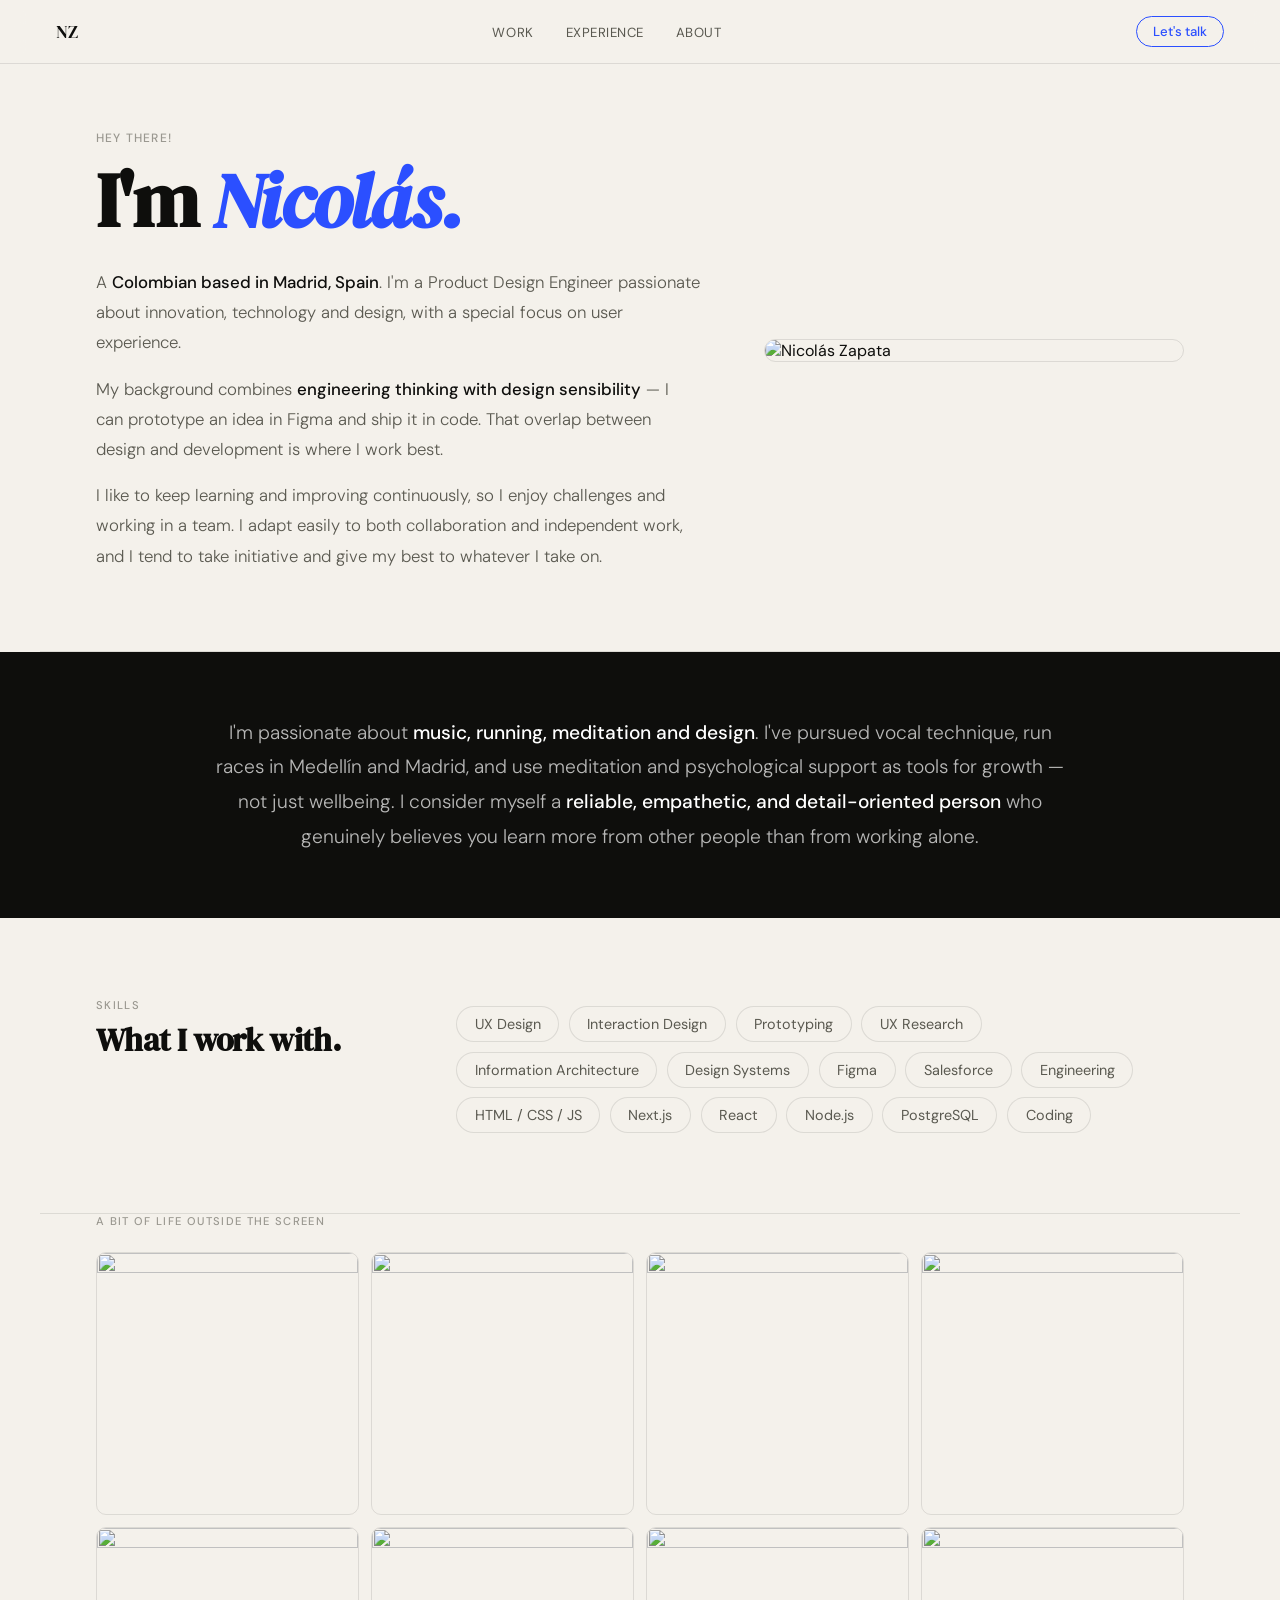
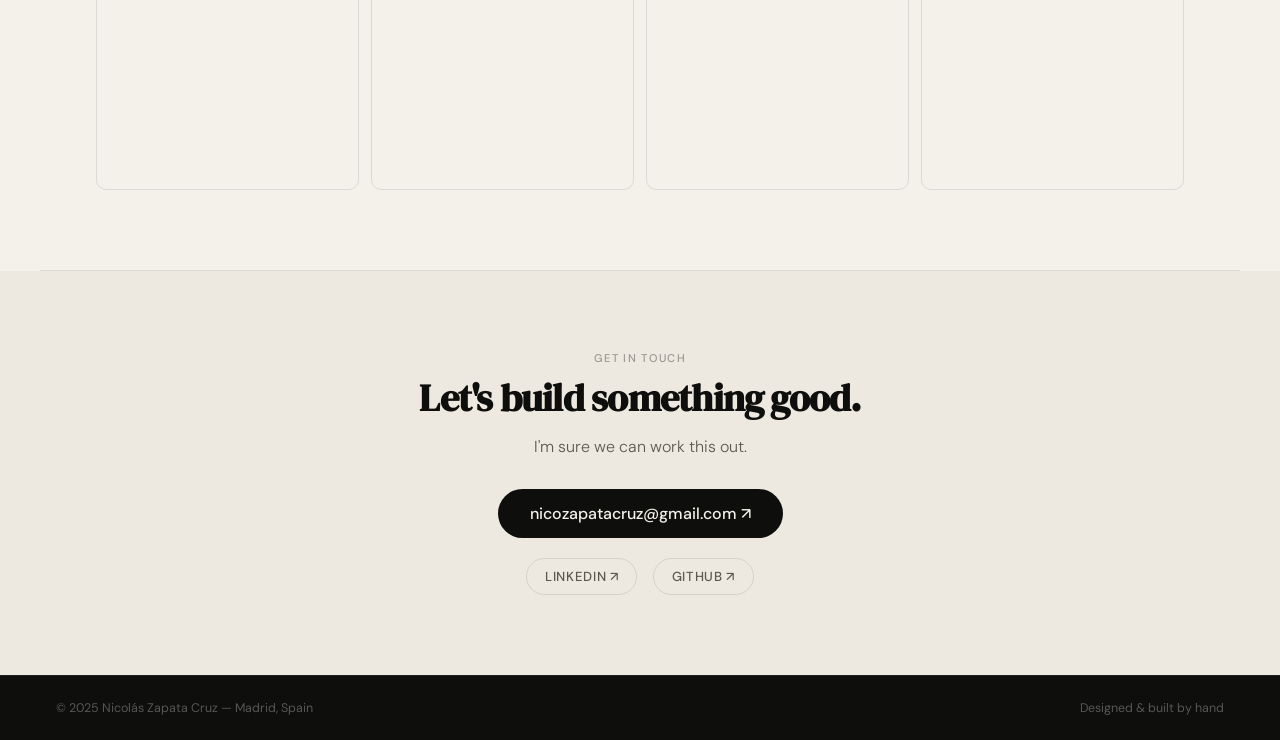
==== about.html @ 9e260684 "Add files via upload" ====
<!DOCTYPE html>
<html lang="en">
<head>
  <meta charset="UTF-8" />
  <meta name="viewport" content="width=device-width, initial-scale=1.0" />
  <title>About — Nicolás Zapata</title>
  <link rel="preconnect" href="https://fonts.googleapis.com" />
  <link rel="preconnect" href="https://fonts.gstatic.com" crossorigin />
  <link href="https://fonts.googleapis.com/css2?family=DM+Serif+Display:ital@0;1&family=DM+Sans:ital,opsz,wght@0,9..40,300;0,9..40,400;0,9..40,500;1,9..40,300&display=swap" rel="stylesheet" />
  <style>
    *, *::before, *::after { box-sizing: border-box; margin: 0; padding: 0; }
    :root {
      --bg: #F4F1EB; --bg2: #EDE9E1; --ink: #0E0E0C; --ink2: #5A5950; --ink3: #9A9890;
      --accent: #2B4FFF; --accent-light: #E8ECFF; --border: rgba(14,14,12,0.10);
      --serif: 'DM Serif Display', Georgia, serif;
      --sans: 'DM Sans', system-ui, sans-serif;
    }
    html { scroll-behavior: smooth; overflow-x: hidden; }
    body { font-family: var(--sans); background: var(--bg); color: var(--ink); -webkit-font-smoothing: antialiased; overflow-x: hidden; }

    /* NAV */
    nav {
      position: fixed; top: 0; left: 0; right: 0; z-index: 100;
      display: flex; align-items: center; justify-content: space-between;
      padding: 0 clamp(1.5rem, 5vw, 3.5rem); height: 64px;
      background: rgba(244,241,235,0.85); backdrop-filter: blur(12px);
      border-bottom: 0.5px solid var(--border);
    }
    .nav-logo { font-family: var(--serif); font-size: 1.1rem; color: var(--ink); text-decoration: none; }
    .nav-links { display: flex; gap: 2rem; list-style: none; }
    .nav-links a { font-size: 0.825rem; font-weight: 400; letter-spacing: 0.04em; text-transform: uppercase; color: var(--ink2); text-decoration: none; transition: color 0.2s; }
    .nav-links a:hover { color: var(--ink); }
    .nav-cta { font-size: 0.825rem; font-weight: 500; color: var(--accent); text-decoration: none; border: 1px solid var(--accent); padding: 0.4rem 1rem; border-radius: 100px; transition: background 0.2s, color 0.2s; }
    .nav-cta:hover { background: var(--accent); color: #fff; }

    /* HERO */
    .hero {
      padding-top: 130px; padding-bottom: 5rem;
      padding-left: clamp(1.5rem, 5vw, 3.5rem);
      padding-right: clamp(1.5rem, 5vw, 3.5rem);
      border-bottom: 0.5px solid var(--border);
      display: grid;
      grid-template-columns: 1fr 420px;
      gap: 4rem;
      align-items: center;
      max-width: 1200px;
      margin: 0 auto;
    }
    .hero-eyebrow { font-size: 0.75rem; font-weight: 500; letter-spacing: 0.1em; text-transform: uppercase; color: var(--ink3); margin-bottom: 1rem; opacity: 0; animation: fadeUp 0.7s 0.1s forwards; }
    .hero-title { font-family: var(--serif); font-size: clamp(3rem, 6vw, 5rem); line-height: 1.0; letter-spacing: -0.02em; color: var(--ink); margin-bottom: 1.75rem; opacity: 0; animation: fadeUp 0.8s 0.2s forwards; }
    .hero-title em { font-style: italic; color: var(--accent); }
    .hero-bio { opacity: 0; animation: fadeUp 0.8s 0.3s forwards; }
    .hero-bio p { font-size: 1.05rem; font-weight: 300; line-height: 1.8; color: var(--ink2); margin-bottom: 1rem; }
    .hero-bio p:last-child { margin-bottom: 0; }
    .hero-bio p strong { font-weight: 500; color: var(--ink); }
    .hero-photo { opacity: 0; animation: fadeUp 0.8s 0.35s forwards; }
    .hero-photo img { width: 100%; border-radius: 16px; display: block; border: 0.5px solid var(--border); }

    /* PERSONAL STRIP */
    .personal-strip {
      background: var(--ink);
      padding: 4rem clamp(1.5rem, 5vw, 3.5rem);
    }
    .personal-strip p {
      font-size: clamp(1rem, 1.8vw, 1.2rem);
      font-weight: 300;
      line-height: 1.8;
      color: rgba(255,255,255,0.7);
      max-width: 860px;
      margin: 0 auto;
      text-align: center;
    }
    .personal-strip p strong { font-weight: 500; color: #fff; }

    /* SKILLS */
    .skills-section {
      padding: 5rem clamp(1.5rem, 5vw, 3.5rem);
      border-bottom: 0.5px solid var(--border);
      max-width: 1200px;
      margin: 0 auto;
      display: grid;
      grid-template-columns: 280px 1fr;
      gap: 5rem;
      align-items: start;
    }
    .skills-label { font-size: 0.7rem; font-weight: 500; letter-spacing: 0.12em; text-transform: uppercase; color: var(--ink3); margin-bottom: 0.65rem; }
    .skills-title { font-family: var(--serif); font-size: clamp(1.6rem, 2.5vw, 2.2rem); line-height: 1.1; letter-spacing: -0.02em; color: var(--ink); }
    .skills-grid { display: flex; flex-wrap: wrap; gap: 0.6rem; padding-top: 0.5rem; }
    .skill-pill {
      font-size: 0.9rem; font-weight: 400; color: var(--ink2);
      border: 0.5px solid var(--border);
      padding: 0.5rem 1.1rem; border-radius: 100px;
      background: var(--bg);
      transition: background 0.2s, color 0.2s, border-color 0.2s;
    }
    .skill-pill:hover { background: var(--ink); color: var(--bg); border-color: var(--ink); }

    /* PHOTO GRID */
    .photo-section {
      padding: 0 clamp(1.5rem, 5vw, 3.5rem) 5rem;
      border-bottom: 0.5px solid var(--border);
      max-width: 1200px;
      margin: 0 auto;
    }
    .photo-section-label { font-size: 0.7rem; font-weight: 500; letter-spacing: 0.12em; text-transform: uppercase; color: var(--ink3); margin-bottom: 1.5rem; }
    .photo-grid {
      display: grid;
      grid-template-columns: repeat(4, 1fr);
      gap: 0.75rem;
    }
    .photo-grid img {
      width: 100%; aspect-ratio: 1; object-fit: cover;
      border-radius: 10px; display: block;
      border: 0.5px solid var(--border);
      transition: opacity 0.2s;
    }
    .photo-grid img:hover { opacity: 0.85; }

    /* CONTACT */
    .contact-section {
      background: var(--bg2);
      padding: 5rem clamp(1.5rem, 5vw, 3.5rem);
      text-align: center;
    }
    .contact-label { font-size: 0.7rem; font-weight: 500; letter-spacing: 0.12em; text-transform: uppercase; color: var(--ink3); margin-bottom: 0.75rem; }
    .contact-title { font-family: var(--serif); font-size: clamp(1.8rem, 3vw, 2.8rem); line-height: 1.1; letter-spacing: -0.02em; color: var(--ink); margin-bottom: 1rem; }
    .contact-sub { font-size: 1rem; font-weight: 300; color: var(--ink2); margin-bottom: 2rem; }
    .contact-email {
      display: inline-flex; align-items: center; gap: 0.5rem;
      font-size: 1rem; font-weight: 500;
      background: var(--ink); color: var(--bg);
      padding: 0.9rem 2rem; border-radius: 100px;
      text-decoration: none;
      transition: background 0.2s;
    }
    .contact-email:hover { background: var(--accent); }
    .social-row { display: flex; gap: 1rem; justify-content: center; margin-top: 1.25rem; }
    .social-link { font-size: 0.82rem; font-weight: 500; letter-spacing: 0.05em; text-transform: uppercase; color: var(--ink2); text-decoration: none; border: 0.5px solid var(--border); padding: 0.55rem 1.1rem; border-radius: 100px; transition: color 0.2s, border-color 0.2s; }
    .social-link:hover { color: var(--ink); border-color: var(--ink3); }

    /* FOOTER */
    footer {
      background: var(--ink);
      border-top: 0.5px solid rgba(255,255,255,0.08);
      padding: 1.5rem clamp(1.5rem, 5vw, 3.5rem);
      display: flex; align-items: center; justify-content: space-between;
      flex-wrap: wrap; gap: 1rem;
    }
    footer p { font-size: 0.78rem; color: rgba(255,255,255,0.3); }

    @keyframes fadeUp { from { opacity: 0; transform: translateY(20px); } to { opacity: 1; transform: translateY(0); } }
    .reveal { opacity: 0; transform: translateY(22px); transition: opacity 0.6s ease, transform 0.6s ease; }
    .reveal.visible { opacity: 1; transform: none; }

    @media (max-width: 900px) {
      .hero { grid-template-columns: 1fr; gap: 2.5rem; }
      .hero-photo { order: -1; max-width: 320px; }
      .skills-section { grid-template-columns: 1fr; gap: 2rem; }
      .photo-grid { grid-template-columns: repeat(2, 1fr); }
      .nav-links { display: none; }
    }
  </style>
</head>
<body>

  <nav>
    <a class="nav-logo" href="index.html">NZ</a>
    <ul class="nav-links">
      <li><a href="index.html#work">Work</a></li>
      <li><a href="index.html#experience">Experience</a></li>
      <li><a href="index.html#about">About</a></li>
    </ul>
    <a class="nav-cta" href="#contact">Let's talk</a>
  </nav>

  <!-- HERO -->
  <div class="hero">
    <div>
      <div class="hero-eyebrow">Hey there!</div>
      <h1 class="hero-title">I'm <em>Nicolás.</em></h1>
      <div class="hero-bio">
        <p>
          A <strong>Colombian based in Madrid, Spain</strong>. I'm a Product Design Engineer
          passionate about innovation, technology and design, with a special focus on
          user experience.
        </p>
        <p>
          My background combines <strong>engineering thinking with design sensibility</strong> —
          I can prototype an idea in Figma and ship it in code. That overlap between
          design and development is where I work best.
        </p>
        <p>
          I like to keep learning and improving continuously, so I enjoy challenges and
          working in a team. I adapt easily to both collaboration and independent work,
          and I tend to take initiative and give my best to whatever I take on.
        </p>
      </div>
    </div>
    <div class="hero-photo">
      <img src="images/about/ab-1.jpg" alt="Nicolás Zapata" />
    </div>
  </div>

  <!-- PERSONAL -->
  <div class="personal-strip">
    <p>
      I'm passionate about <strong>music, running, meditation and design</strong>.
      I've pursued vocal technique, run races in Medellín and Madrid, and use meditation
      and psychological support as tools for growth — not just wellbeing.
      I consider myself a <strong>reliable, empathetic, and detail-oriented person</strong>
      who genuinely believes you learn more from other people than from working alone.
    </p>
  </div>

  <!-- SKILLS -->
  <div class="skills-section reveal">
    <div>
      <div class="skills-label">Skills</div>
      <h2 class="skills-title">What I work with.</h2>
    </div>
    <div class="skills-grid">
      <span class="skill-pill">UX Design</span>
      <span class="skill-pill">Interaction Design</span>
      <span class="skill-pill">Prototyping</span>
      <span class="skill-pill">UX Research</span>
      <span class="skill-pill">Information Architecture</span>
      <span class="skill-pill">Design Systems</span>
      <span class="skill-pill">Figma</span>
      <span class="skill-pill">Salesforce</span>
      <span class="skill-pill">Engineering</span>
      <span class="skill-pill">HTML / CSS / JS</span>
      <span class="skill-pill">Next.js</span>
      <span class="skill-pill">React</span>
      <span class="skill-pill">Node.js</span>
      <span class="skill-pill">PostgreSQL</span>
      <span class="skill-pill">Coding</span>
    </div>
  </div>

  <!-- PHOTO GRID -->
  <div class="photo-section reveal">
    <div class="photo-section-label">A bit of life outside the screen</div>
    <div class="photo-grid">
      <img src="images/about/ab-2.jpg" alt="" loading="lazy" />
      <img src="images/about/ab-3.jpg" alt="" loading="lazy" />
      <img src="images/about/ab-4.jpg" alt="" loading="lazy" />
      <img src="images/about/ab-5.jpg" alt="" loading="lazy" />
      <img src="images/about/ab-6.jpg" alt="" loading="lazy" />
      <img src="images/about/ab-7.jpg" alt="" loading="lazy" />
      <img src="images/about/ab-8.jpg" alt="" loading="lazy" />
      <img src="images/about/ab-9.jpg" alt="" loading="lazy" />
    </div>
  </div>

  <!-- CONTACT -->
  <div class="contact-section reveal" id="contact">
    <div class="contact-label">Get in touch</div>
    <h2 class="contact-title">Let's build something good.</h2>
    <p class="contact-sub">I'm sure we can work this out.</p>
    <a class="contact-email" href="mailto:nicozapatacruz@gmail.com">nicozapatacruz@gmail.com ↗</a>
    <div class="social-row">
      <a class="social-link" href="https://www.linkedin.com/in/nicolaszapatacruz/" target="_blank" rel="noopener">LinkedIn ↗</a>
      <a class="social-link" href="https://github.com/nicozapatacruz" target="_blank" rel="noopener">GitHub ↗</a>
    </div>
  </div>

  <footer>
    <p>© 2025 Nicolás Zapata Cruz — Madrid, Spain</p>
    <p>Designed & built by hand</p>
  </footer>

  <script>
    const observer = new IntersectionObserver(entries => {
      entries.forEach(e => { if (e.isIntersecting) { e.target.classList.add('visible'); observer.unobserve(e.target); } });
    }, { threshold: 0.1 });
    document.querySelectorAll('.reveal').forEach(el => observer.observe(el));
  </script>

</body>
</html>
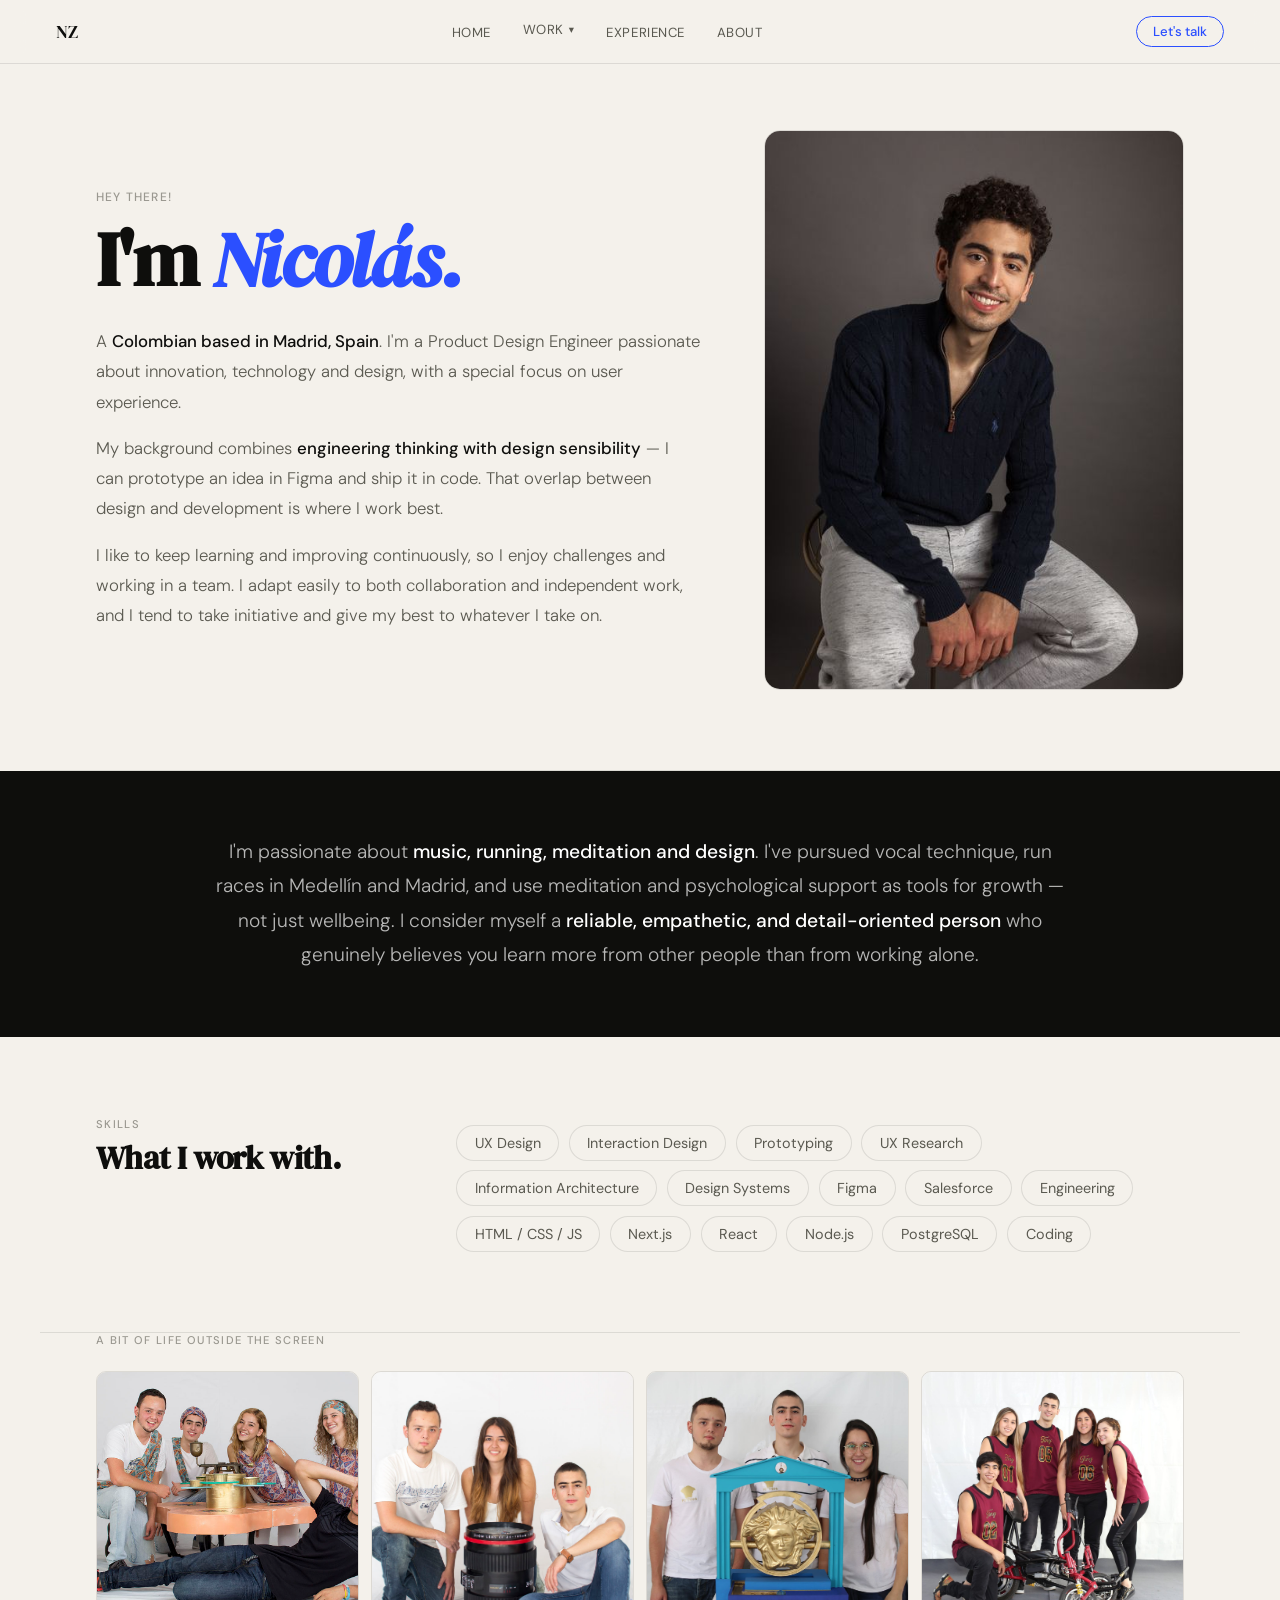
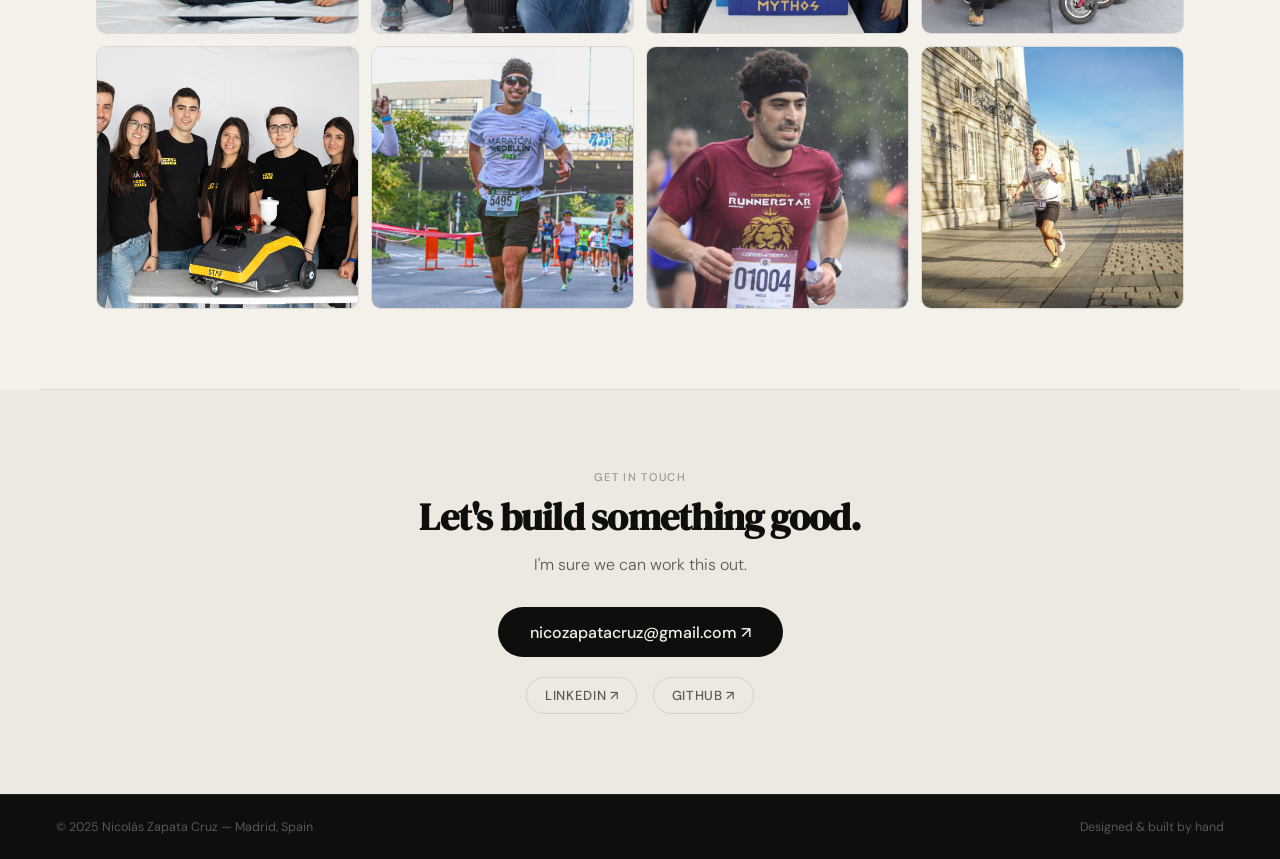
==== commit 9841dc1d: "Update about.html" ====
--- a/about.html
+++ b/about.html
@@ -2,6 +2,7 @@
 <html lang="en">
 <head>
   <meta charset="UTF-8" />
+  <link rel="icon" type="image/svg+xml" href="favicon.svg" />
   <meta name="viewport" content="width=device-width, initial-scale=1.0" />
   <title>About — Nicolás Zapata</title>
   <link rel="preconnect" href="https://fonts.googleapis.com" />
@@ -159,6 +160,64 @@
       .photo-grid { grid-template-columns: repeat(2, 1fr); }
       .nav-links { display: none; }
     }
+
+    /* ── NAV DROPDOWN ── */
+    .nav-dropdown { position: relative; }
+    .nav-dropdown-btn {
+      font-size: 0.825rem; font-weight: 400;
+      letter-spacing: 0.04em; text-transform: uppercase;
+      color: var(--ink2); background: none; border: none;
+      cursor: pointer; display: flex; align-items: center; gap: 0.3rem;
+      padding: 0; font-family: var(--sans); transition: color 0.2s;
+    }
+    .nav-dropdown-btn:hover { color: var(--ink); }
+    .nav-dropdown-btn svg { transition: transform 0.2s; }
+    .nav-dropdown-btn.open svg { transform: rotate(180deg); }
+    .nav-dropdown-menu {
+      display: none; position: absolute;
+      top: calc(100% + 12px); left: 50%; transform: translateX(-50%);
+      background: var(--bg); border: 0.5px solid var(--border);
+      border-radius: 10px; padding: 0.5rem; min-width: 200px;
+      box-shadow: 0 8px 24px rgba(0,0,0,0.08); z-index: 200;
+    }
+    .nav-dropdown-menu.open { display: block; }
+    .nav-dropdown-menu a {
+      display: block; font-size: 0.825rem; font-weight: 400;
+      color: var(--ink2); text-decoration: none;
+      padding: 0.55rem 0.85rem; border-radius: 6px;
+      transition: background 0.15s, color 0.15s; white-space: nowrap;
+    }
+    .nav-dropdown-menu a:hover { background: var(--bg2); color: var(--ink); }
+
+    /* ── NAV DROPDOWN ── */
+    .nav-dropdown { position: relative; }
+    .nav-drop-btn {
+      font-size: 0.825rem; font-weight: 400;
+      letter-spacing: 0.04em; text-transform: uppercase;
+      color: var(--ink2); background: none; border: none;
+      cursor: pointer; display: flex; align-items: center; gap: 0.3rem;
+      padding: 0; font-family: var(--sans); transition: color 0.2s;
+    }
+    .nav-drop-btn:hover { color: var(--ink); }
+    .drop-arrow { font-size: 0.65rem; transition: transform 0.2s; }
+    .nav-dropdown.open .drop-arrow { transform: rotate(180deg); }
+    .dropdown-menu {
+      display: none; position: absolute; top: calc(100% + 1rem);
+      left: 50%; transform: translateX(-50%);
+      background: var(--bg); border: 0.5px solid var(--border);
+      border-radius: 10px; padding: 0.5rem;
+      list-style: none; min-width: 180px;
+      box-shadow: 0 8px 24px rgba(0,0,0,0.08); z-index: 200;
+    }
+    .nav-dropdown.open .dropdown-menu { display: block; }
+    .dropdown-menu li a {
+      display: block; padding: 0.5rem 0.85rem;
+      font-size: 0.85rem; font-weight: 400;
+      color: var(--ink2); text-decoration: none;
+      border-radius: 6px; transition: background 0.15s, color 0.15s;
+      letter-spacing: 0; text-transform: none;
+    }
+    .dropdown-menu li a:hover { background: var(--bg2); color: var(--ink); }
   </style>
 </head>
 <body>
@@ -166,11 +225,22 @@
   <nav>
     <a class="nav-logo" href="index.html">NZ</a>
     <ul class="nav-links">
-      <li><a href="index.html#work">Work</a></li>
+      <li><a href="index.html">Home</a></li>
+      <li class="nav-dropdown">
+        <button class="nav-drop-btn">Work <span class="drop-arrow">▾</span></button>
+        <ul class="dropdown-menu">
+          <li><a href="work/neurored.html">Neurored</a></li>
+          <li><a href="work/prime-scout.html">Prime Scout</a></li>
+          <li><a href="work/singular-things.html">Singular Things</a></li>
+          <li><a href="work/master-ux.html">Master in UX</a></li>
+          <li><a href="work/neu.html">NEU Energy</a></li>
+          <li><a href="work/bachelors.html">Bachelor's</a></li>
+        </ul>
+      </li>
       <li><a href="index.html#experience">Experience</a></li>
-      <li><a href="index.html#about">About</a></li>
+      <li><a href="about.html">About</a></li>
     </ul>
-    <a class="nav-cta" href="#contact">Let's talk</a>
+    <a class="nav-cta" href="index.html#contact">Let's talk</a>
   </nav>
 
   <!-- HERO -->
@@ -276,5 +346,14 @@
     document.querySelectorAll('.reveal').forEach(el => observer.observe(el));
   </script>
 
+  <script>
+    document.querySelector(".nav-drop-btn").addEventListener("click", function(e) {
+      e.stopPropagation();
+      this.closest(".nav-dropdown").classList.toggle("open");
+    });
+    document.addEventListener("click", function() {
+      document.querySelector(".nav-dropdown").classList.remove("open");
+    });
+  </script>
 </body>
 </html>
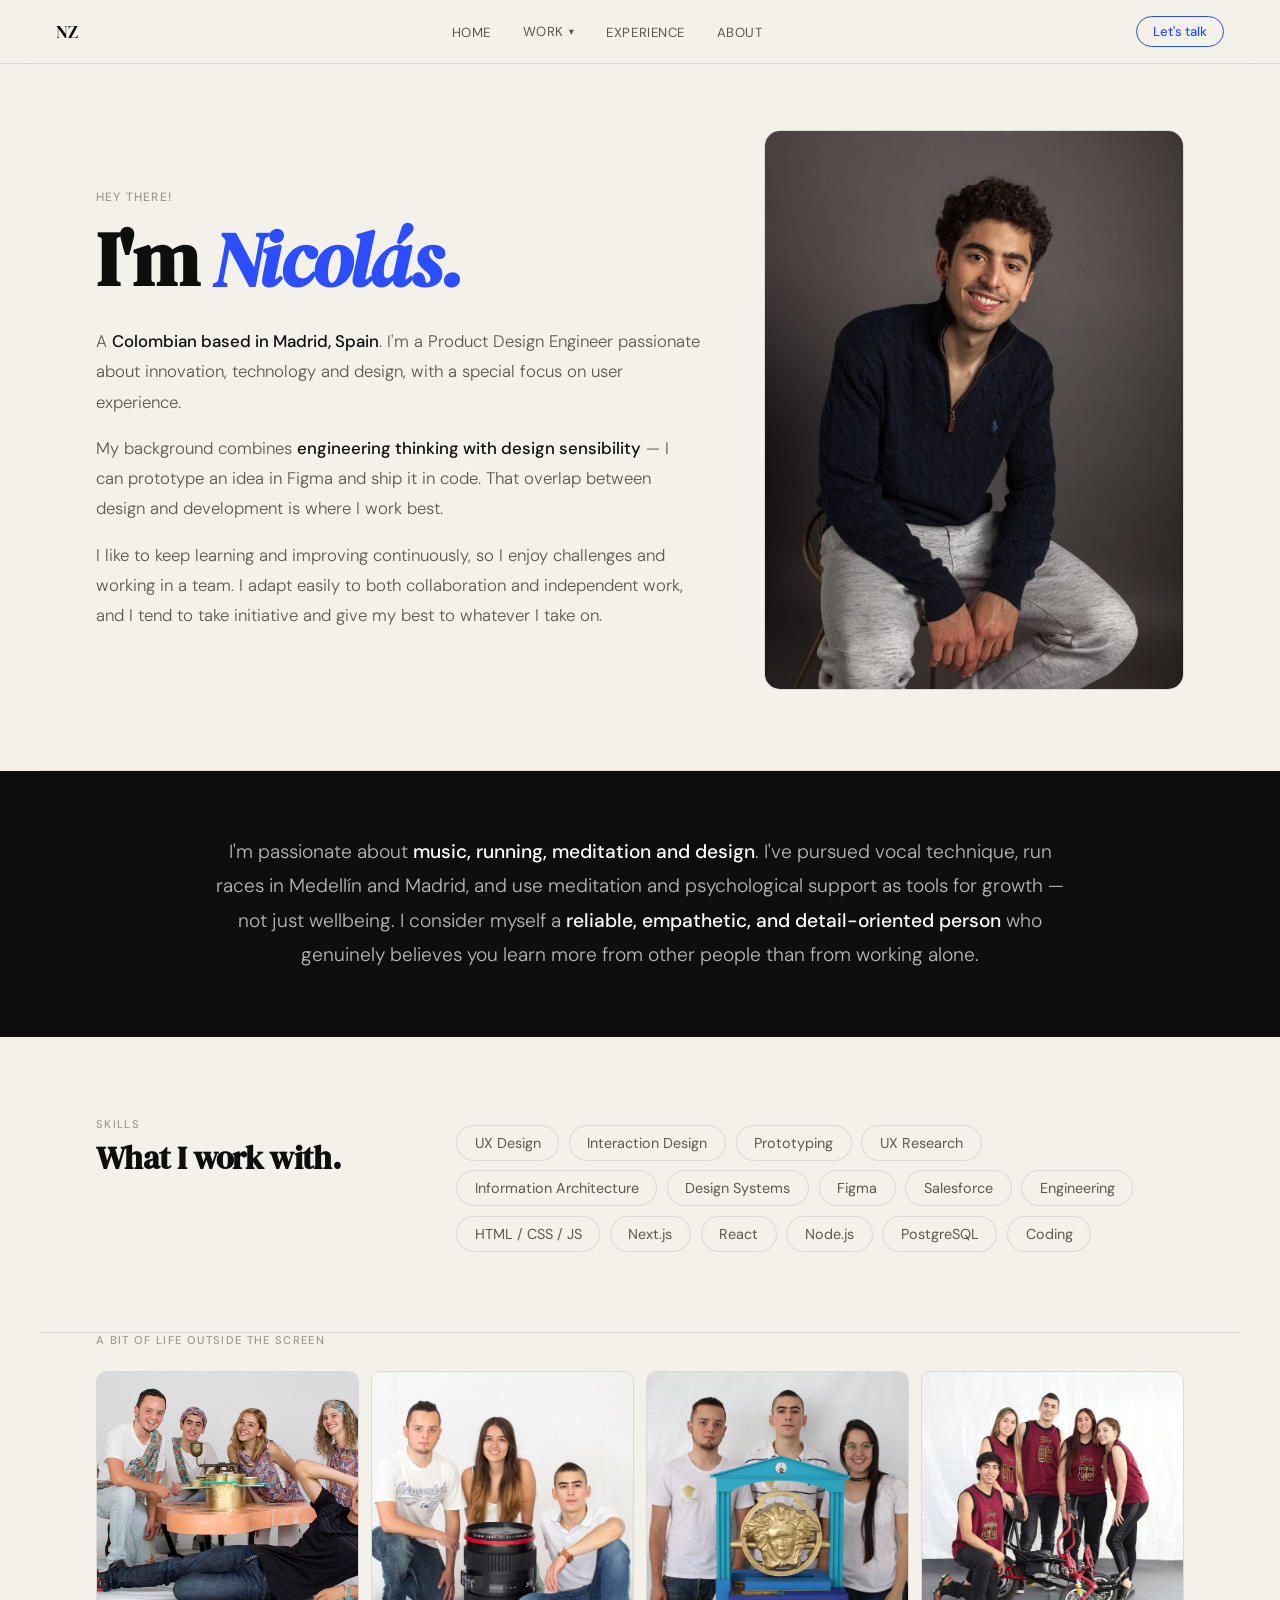
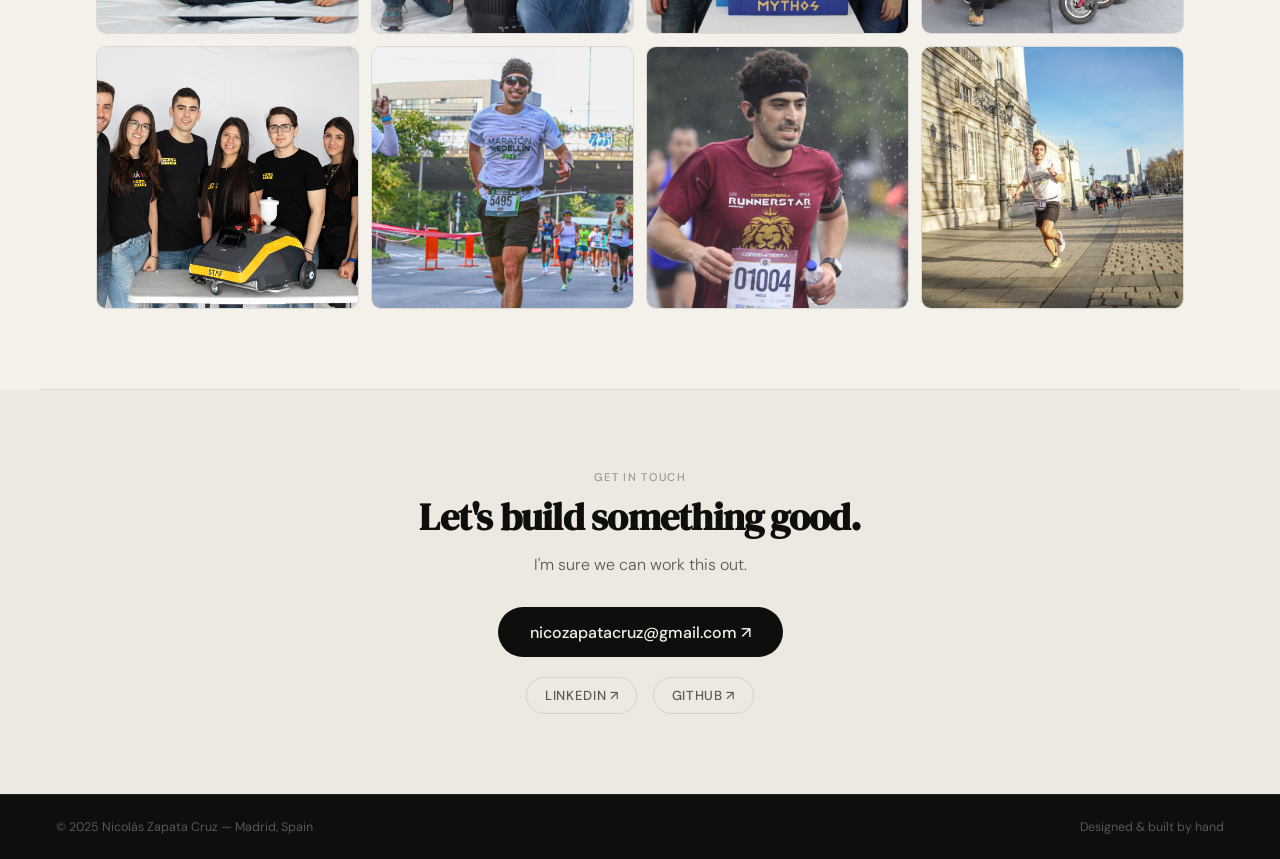
==== commit 70236968: "Update about.html" ====
--- a/about.html
+++ b/about.html
@@ -20,19 +20,13 @@
     body { font-family: var(--sans); background: var(--bg); color: var(--ink); -webkit-font-smoothing: antialiased; overflow-x: hidden; }
 
     /* NAV */
-    nav {
-      position: fixed; top: 0; left: 0; right: 0; z-index: 100;
-      display: flex; align-items: center; justify-content: space-between;
-      padding: 0 clamp(1.5rem, 5vw, 3.5rem); height: 64px;
-      background: rgba(244,241,235,0.85); backdrop-filter: blur(12px);
-      border-bottom: 0.5px solid var(--border);
-    }
-    .nav-logo { font-family: var(--serif); font-size: 1.1rem; color: var(--ink); text-decoration: none; }
-    .nav-links { display: flex; gap: 2rem; list-style: none; }
-    .nav-links a { font-size: 0.825rem; font-weight: 400; letter-spacing: 0.04em; text-transform: uppercase; color: var(--ink2); text-decoration: none; transition: color 0.2s; }
-    .nav-links a:hover { color: var(--ink); }
-    .nav-cta { font-size: 0.825rem; font-weight: 500; color: var(--accent); text-decoration: none; border: 1px solid var(--accent); padding: 0.4rem 1rem; border-radius: 100px; transition: background 0.2s, color 0.2s; }
-    .nav-cta:hover { background: var(--accent); color: #fff; }
+    
+    
+    
+    
+    
+    
+    
 
     /* HERO */
     .hero {
@@ -140,14 +134,8 @@
     .social-link:hover { color: var(--ink); border-color: var(--ink3); }
 
     /* FOOTER */
-    footer {
-      background: var(--ink);
-      border-top: 0.5px solid rgba(255,255,255,0.08);
-      padding: 1.5rem clamp(1.5rem, 5vw, 3.5rem);
-      display: flex; align-items: center; justify-content: space-between;
-      flex-wrap: wrap; gap: 1rem;
-    }
-    footer p { font-size: 0.78rem; color: rgba(255,255,255,0.3); }
+    
+    
 
     @keyframes fadeUp { from { opacity: 0; transform: translateY(20px); } to { opacity: 1; transform: translateY(0); } }
     .reveal { opacity: 0; transform: translateY(22px); transition: opacity 0.6s ease, transform 0.6s ease; }
@@ -158,90 +146,16 @@
       .hero-photo { order: -1; max-width: 320px; }
       .skills-section { grid-template-columns: 1fr; gap: 2rem; }
       .photo-grid { grid-template-columns: repeat(2, 1fr); }
-      .nav-links { display: none; }
-    }
-
-    /* ── NAV DROPDOWN ── */
-    .nav-dropdown { position: relative; }
-    .nav-dropdown-btn {
-      font-size: 0.825rem; font-weight: 400;
-      letter-spacing: 0.04em; text-transform: uppercase;
-      color: var(--ink2); background: none; border: none;
-      cursor: pointer; display: flex; align-items: center; gap: 0.3rem;
-      padding: 0; font-family: var(--sans); transition: color 0.2s;
-    }
-    .nav-dropdown-btn:hover { color: var(--ink); }
-    .nav-dropdown-btn svg { transition: transform 0.2s; }
-    .nav-dropdown-btn.open svg { transform: rotate(180deg); }
-    .nav-dropdown-menu {
-      display: none; position: absolute;
-      top: calc(100% + 12px); left: 50%; transform: translateX(-50%);
-      background: var(--bg); border: 0.5px solid var(--border);
-      border-radius: 10px; padding: 0.5rem; min-width: 200px;
-      box-shadow: 0 8px 24px rgba(0,0,0,0.08); z-index: 200;
-    }
-    .nav-dropdown-menu.open { display: block; }
-    .nav-dropdown-menu a {
-      display: block; font-size: 0.825rem; font-weight: 400;
-      color: var(--ink2); text-decoration: none;
-      padding: 0.55rem 0.85rem; border-radius: 6px;
-      transition: background 0.15s, color 0.15s; white-space: nowrap;
-    }
-    .nav-dropdown-menu a:hover { background: var(--bg2); color: var(--ink); }
-
-    /* ── NAV DROPDOWN ── */
-    .nav-dropdown { position: relative; }
-    .nav-drop-btn {
-      font-size: 0.825rem; font-weight: 400;
-      letter-spacing: 0.04em; text-transform: uppercase;
-      color: var(--ink2); background: none; border: none;
-      cursor: pointer; display: flex; align-items: center; gap: 0.3rem;
-      padding: 0; font-family: var(--sans); transition: color 0.2s;
-    }
-    .nav-drop-btn:hover { color: var(--ink); }
-    .drop-arrow { font-size: 0.65rem; transition: transform 0.2s; }
-    .nav-dropdown.open .drop-arrow { transform: rotate(180deg); }
-    .dropdown-menu {
-      display: none; position: absolute; top: calc(100% + 1rem);
-      left: 50%; transform: translateX(-50%);
-      background: var(--bg); border: 0.5px solid var(--border);
-      border-radius: 10px; padding: 0.5rem;
-      list-style: none; min-width: 180px;
-      box-shadow: 0 8px 24px rgba(0,0,0,0.08); z-index: 200;
-    }
-    .nav-dropdown.open .dropdown-menu { display: block; }
-    .dropdown-menu li a {
-      display: block; padding: 0.5rem 0.85rem;
-      font-size: 0.85rem; font-weight: 400;
-      color: var(--ink2); text-decoration: none;
-      border-radius: 6px; transition: background 0.15s, color 0.15s;
-      letter-spacing: 0; text-transform: none;
-    }
-    .dropdown-menu li a:hover { background: var(--bg2); color: var(--ink); }
-  </style>
+      
+    }
+
+    </style>
+  <script src="./components/nav-bar.js"></script>
+  <script src="./components/site-footer.js"></script>
 </head>
 <body>
 
-  <nav>
-    <a class="nav-logo" href="index.html">NZ</a>
-    <ul class="nav-links">
-      <li><a href="index.html">Home</a></li>
-      <li class="nav-dropdown">
-        <button class="nav-drop-btn">Work <span class="drop-arrow">▾</span></button>
-        <ul class="dropdown-menu">
-          <li><a href="work/neurored.html">Neurored</a></li>
-          <li><a href="work/prime-scout.html">Prime Scout</a></li>
-          <li><a href="work/singular-things.html">Singular Things</a></li>
-          <li><a href="work/master-ux.html">Master in UX</a></li>
-          <li><a href="work/neu.html">NEU Energy</a></li>
-          <li><a href="work/bachelors.html">Bachelor's</a></li>
-        </ul>
-      </li>
-      <li><a href="index.html#experience">Experience</a></li>
-      <li><a href="about.html">About</a></li>
-    </ul>
-    <a class="nav-cta" href="index.html#contact">Let's talk</a>
-  </nav>
+  <nav-bar base="./"></nav-bar>
 
   <!-- HERO -->
   <div class="hero">
@@ -334,10 +248,7 @@
     </div>
   </div>
 
-  <footer>
-    <p>© 2025 Nicolás Zapata Cruz — Madrid, Spain</p>
-    <p>Designed & built by hand</p>
-  </footer>
+  <site-footer></site-footer>
 
   <script>
     const observer = new IntersectionObserver(entries => {
@@ -346,14 +257,6 @@
     document.querySelectorAll('.reveal').forEach(el => observer.observe(el));
   </script>
 
-  <script>
-    document.querySelector(".nav-drop-btn").addEventListener("click", function(e) {
-      e.stopPropagation();
-      this.closest(".nav-dropdown").classList.toggle("open");
-    });
-    document.addEventListener("click", function() {
-      document.querySelector(".nav-dropdown").classList.remove("open");
-    });
-  </script>
+  
 </body>
 </html>
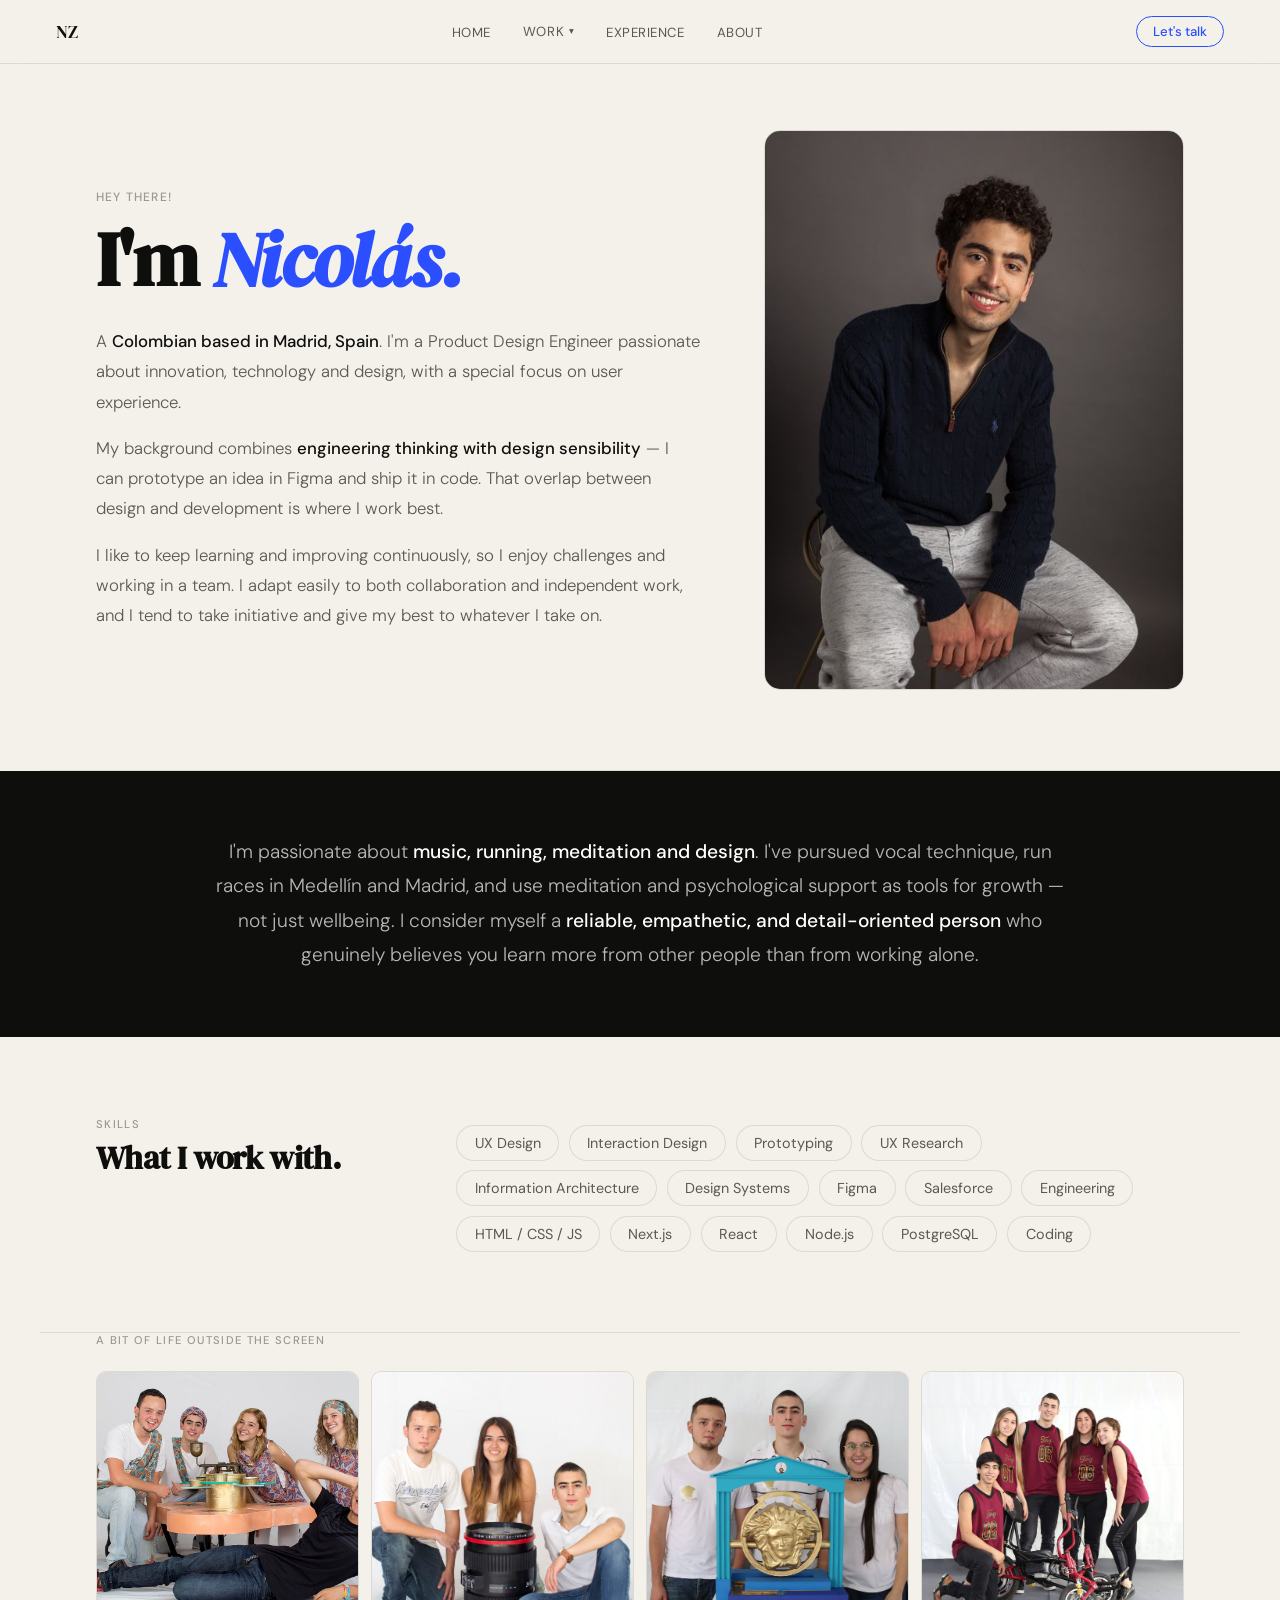
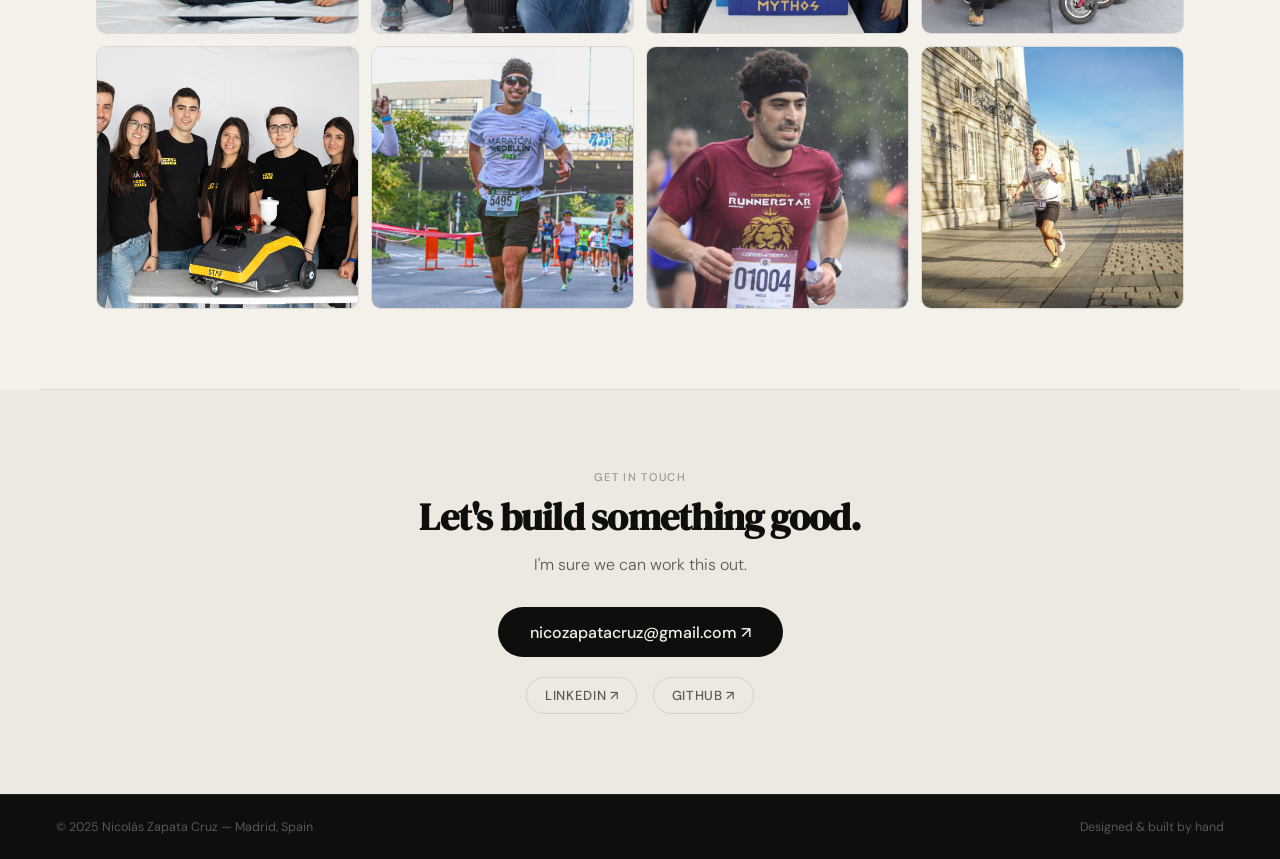
==== commit 1abb89c0: "Add files via upload" ====
--- a/about.html
+++ b/about.html
@@ -152,6 +152,7 @@
     </style>
   <script src="./components/nav-bar.js"></script>
   <script src="./components/site-footer.js"></script>
+  <script src="./components/image-lightbox.js"></script>
 </head>
 <body>
 
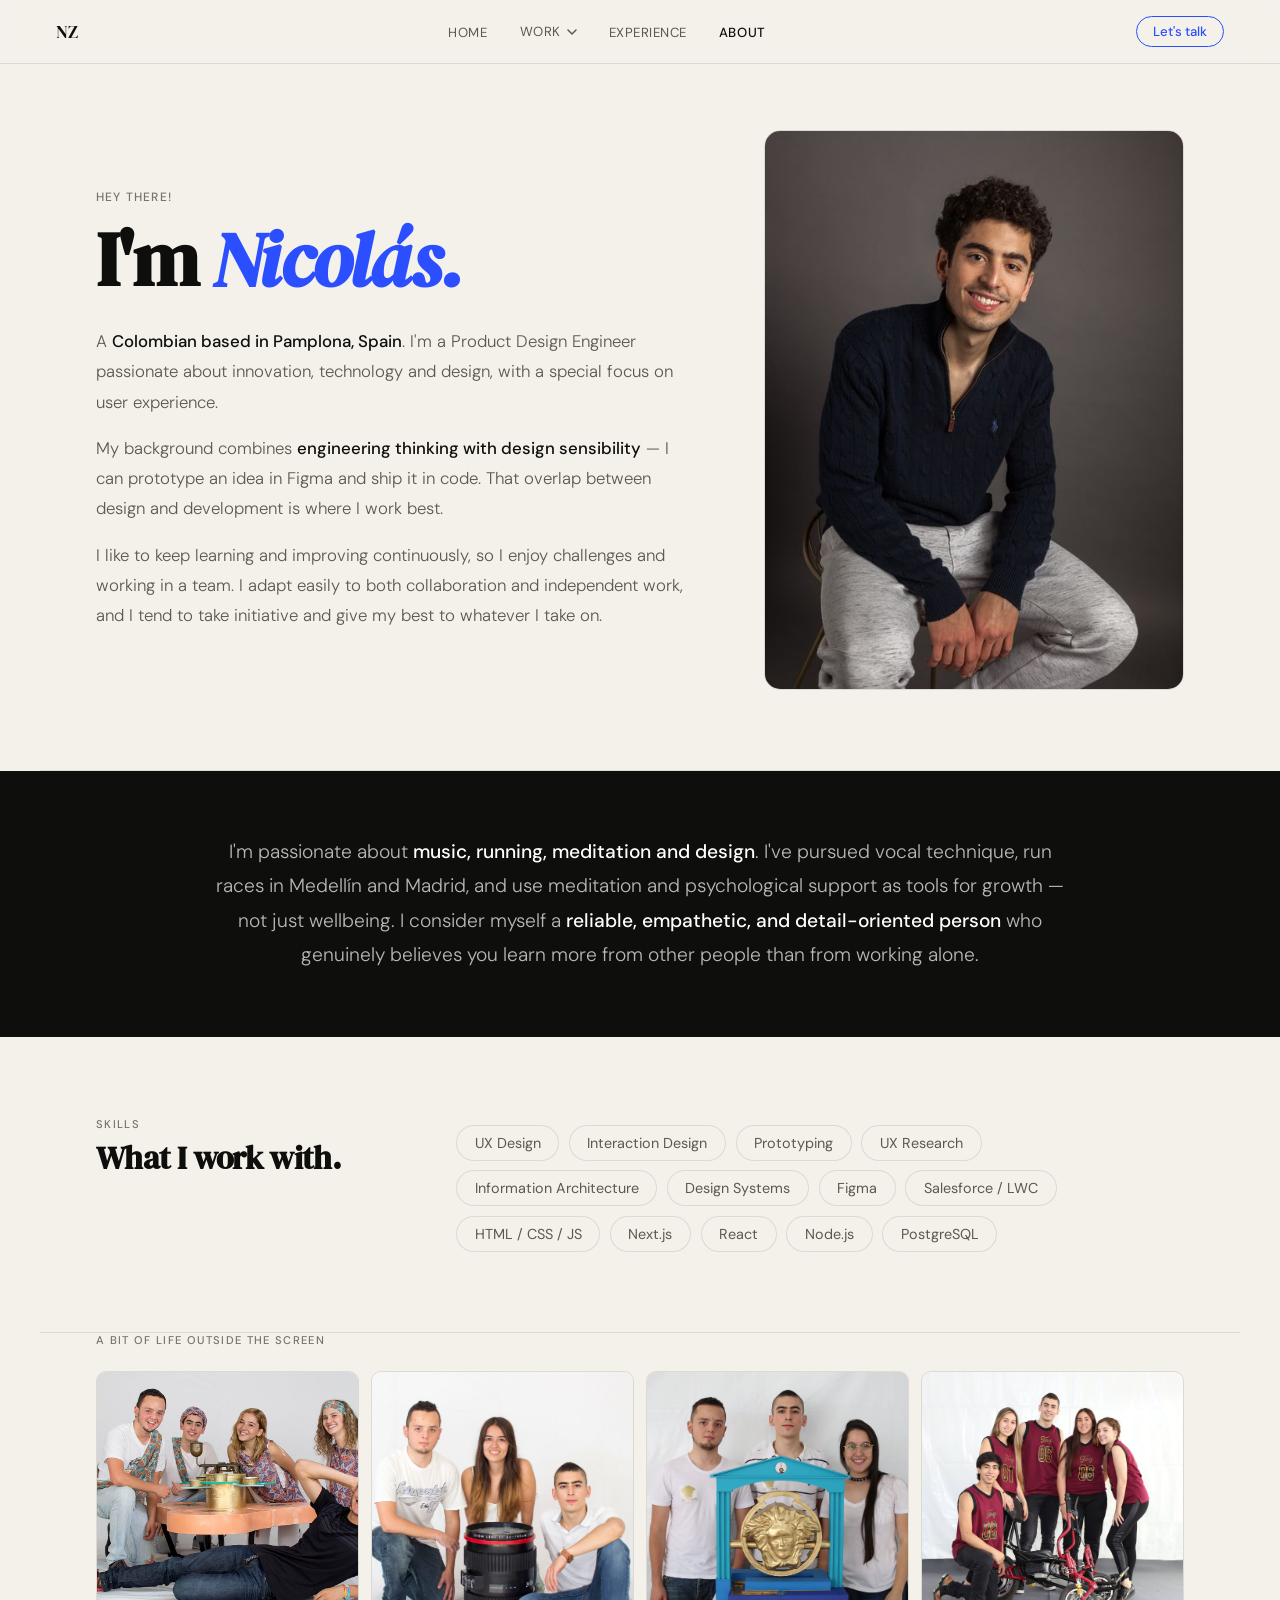
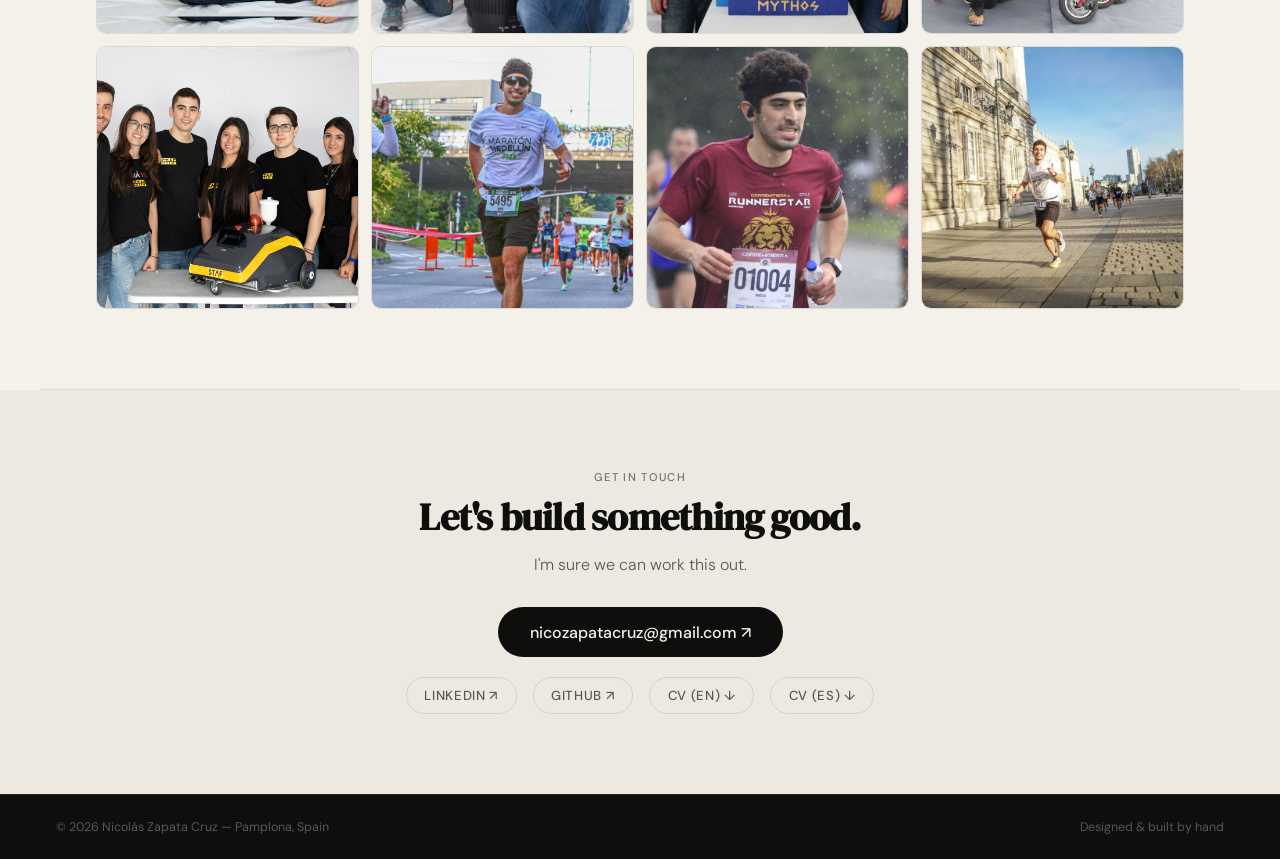
==== commit 30bf6bf6: "Update Page" ====
--- a/about.html
+++ b/about.html
@@ -5,28 +5,21 @@
   <link rel="icon" type="image/svg+xml" href="favicon.svg" />
   <meta name="viewport" content="width=device-width, initial-scale=1.0" />
   <title>About — Nicolás Zapata</title>
+  <meta name="description" content="About Nicolás Zapata: Colombian product design engineer based in Pamplona, working where UX design and frontend development meet." />
+  <meta property="og:type" content="website" />
+  <meta property="og:title" content="About — Nicolás Zapata" />
+  <meta property="og:description" content="About Nicolás Zapata: Colombian product design engineer based in Pamplona, working where UX design and frontend development meet." />
+  <meta property="og:url" content="https://nicozapatacruz.github.io/about.html" />
+  <meta property="og:image" content="https://nicozapatacruz.github.io/og-image.png" />
+  <meta property="og:image:width" content="1200" />
+  <meta property="og:image:height" content="630" />
+  <meta name="twitter:card" content="summary_large_image" />
+  <link rel="canonical" href="https://nicozapatacruz.github.io/about.html" />
   <link rel="preconnect" href="https://fonts.googleapis.com" />
   <link rel="preconnect" href="https://fonts.gstatic.com" crossorigin />
   <link href="https://fonts.googleapis.com/css2?family=DM+Serif+Display:ital@0;1&family=DM+Sans:ital,opsz,wght@0,9..40,300;0,9..40,400;0,9..40,500;1,9..40,300&display=swap" rel="stylesheet" />
+  <link rel="stylesheet" href="./styles/base.css" />
   <style>
-    *, *::before, *::after { box-sizing: border-box; margin: 0; padding: 0; }
-    :root {
-      --bg: #F4F1EB; --bg2: #EDE9E1; --ink: #0E0E0C; --ink2: #5A5950; --ink3: #9A9890;
-      --accent: #2B4FFF; --accent-light: #E8ECFF; --border: rgba(14,14,12,0.10);
-      --serif: 'DM Serif Display', Georgia, serif;
-      --sans: 'DM Sans', system-ui, sans-serif;
-    }
-    html { scroll-behavior: smooth; overflow-x: hidden; }
-    body { font-family: var(--sans); background: var(--bg); color: var(--ink); -webkit-font-smoothing: antialiased; overflow-x: hidden; }
-
-    /* NAV */
-    
-    
-    
-    
-    
-    
-    
 
     /* HERO */
     .hero {
@@ -129,17 +122,11 @@
       transition: background 0.2s;
     }
     .contact-email:hover { background: var(--accent); }
-    .social-row { display: flex; gap: 1rem; justify-content: center; margin-top: 1.25rem; }
+    .social-row { display: flex; gap: 1rem; justify-content: center; flex-wrap: wrap; margin-top: 1.25rem; }
     .social-link { font-size: 0.82rem; font-weight: 500; letter-spacing: 0.05em; text-transform: uppercase; color: var(--ink2); text-decoration: none; border: 0.5px solid var(--border); padding: 0.55rem 1.1rem; border-radius: 100px; transition: color 0.2s, border-color 0.2s; }
     .social-link:hover { color: var(--ink); border-color: var(--ink3); }
 
-    /* FOOTER */
-    
-    
-
     @keyframes fadeUp { from { opacity: 0; transform: translateY(20px); } to { opacity: 1; transform: translateY(0); } }
-    .reveal { opacity: 0; transform: translateY(22px); transition: opacity 0.6s ease, transform 0.6s ease; }
-    .reveal.visible { opacity: 1; transform: none; }
 
     @media (max-width: 900px) {
       .hero { grid-template-columns: 1fr; gap: 2.5rem; }
@@ -150,6 +137,7 @@
     }
 
     </style>
+  <script src="./components/reveal.js"></script>
   <script src="./components/nav-bar.js"></script>
   <script src="./components/site-footer.js"></script>
   <script src="./components/image-lightbox.js"></script>
@@ -165,7 +153,7 @@
       <h1 class="hero-title">I'm <em>Nicolás.</em></h1>
       <div class="hero-bio">
         <p>
-          A <strong>Colombian based in Madrid, Spain</strong>. I'm a Product Design Engineer
+          A <strong>Colombian based in Pamplona, Spain</strong>. I'm a Product Design Engineer
           passionate about innovation, technology and design, with a special focus on
           user experience.
         </p>
@@ -182,7 +170,7 @@
       </div>
     </div>
     <div class="hero-photo">
-      <img src="images/about/ab-1.jpg" alt="Nicolás Zapata" />
+      <img src="images/about/ab-1.jpg" width="500" height="667" alt="Nicolás Zapata" />
     </div>
   </div>
 
@@ -211,14 +199,12 @@
       <span class="skill-pill">Information Architecture</span>
       <span class="skill-pill">Design Systems</span>
       <span class="skill-pill">Figma</span>
-      <span class="skill-pill">Salesforce</span>
-      <span class="skill-pill">Engineering</span>
+      <span class="skill-pill">Salesforce / LWC</span>
       <span class="skill-pill">HTML / CSS / JS</span>
       <span class="skill-pill">Next.js</span>
       <span class="skill-pill">React</span>
       <span class="skill-pill">Node.js</span>
       <span class="skill-pill">PostgreSQL</span>
-      <span class="skill-pill">Coding</span>
     </div>
   </div>
 
@@ -226,14 +212,14 @@
   <div class="photo-section reveal">
     <div class="photo-section-label">A bit of life outside the screen</div>
     <div class="photo-grid">
-      <img src="images/about/ab-2.jpg" alt="" loading="lazy" />
-      <img src="images/about/ab-3.jpg" alt="" loading="lazy" />
-      <img src="images/about/ab-4.jpg" alt="" loading="lazy" />
-      <img src="images/about/ab-5.jpg" alt="" loading="lazy" />
-      <img src="images/about/ab-6.jpg" alt="" loading="lazy" />
-      <img src="images/about/ab-7.jpg" alt="" loading="lazy" />
-      <img src="images/about/ab-8.jpg" alt="" loading="lazy" />
-      <img src="images/about/ab-9.jpg" alt="" loading="lazy" />
+      <img src="images/about/ab-2.jpg" width="1280" height="853" alt="University project team posing with a prototype they built" loading="lazy" />
+      <img src="images/about/ab-3.jpg" width="1731" height="1154" alt="Nicolás and two classmates with an oversized camera lens prototype" loading="lazy" />
+      <img src="images/about/ab-4.jpg" width="2000" height="1333" alt="Nicolás and teammates with Mythos, a Greek-temple-themed product prototype" loading="lazy" />
+      <img src="images/about/ab-5.jpg" width="2000" height="1333" alt="Project team in matching jerseys with an electric scooter prototype" loading="lazy" />
+      <img src="images/about/ab-6.jpg" width="1500" height="1000" alt="Project team in branded t-shirts with STAF, a wheeled machine prototype" loading="lazy" />
+      <img src="images/about/ab-7.jpg" width="2000" height="1333" alt="Nicolás running the Medellín Marathon" loading="lazy" />
+      <img src="images/about/ab-8.jpg" width="2000" height="1333" alt="Nicolás running a race in the rain" loading="lazy" />
+      <img src="images/about/ab-9.jpg" width="2000" height="1333" alt="Nicolás running a race past the Royal Palace in Madrid" loading="lazy" />
     </div>
   </div>
 
@@ -246,18 +232,12 @@
     <div class="social-row">
       <a class="social-link" href="https://www.linkedin.com/in/nicolaszapatacruz/" target="_blank" rel="noopener">LinkedIn ↗</a>
       <a class="social-link" href="https://github.com/nicozapatacruz" target="_blank" rel="noopener">GitHub ↗</a>
+      <a class="social-link" href="cv/Nicolas-Zapata-CV-EN.pdf" download>CV (EN) ↓</a>
+      <a class="social-link" href="cv/Nicolas-Zapata-CV-ES.pdf" download lang="es">CV (ES) ↓</a>
     </div>
   </div>
 
   <site-footer></site-footer>
 
-  <script>
-    const observer = new IntersectionObserver(entries => {
-      entries.forEach(e => { if (e.isIntersecting) { e.target.classList.add('visible'); observer.unobserve(e.target); } });
-    }, { threshold: 0.1 });
-    document.querySelectorAll('.reveal').forEach(el => observer.observe(el));
-  </script>
-
-  
 </body>
 </html>
--- a/styles/base.css
+++ b/styles/base.css
@@ -0,0 +1,63 @@
+/* Shared base styles — loaded by every page before its own <style> block */
+
+*, *::before, *::after { box-sizing: border-box; margin: 0; padding: 0; }
+
+:root {
+  --bg: #F4F1EB;
+  --bg2: #EDE9E1;
+  --ink: #0E0E0C;
+  --ink2: #5A5950;
+  --ink3: #75736A; /* 4.5:1 on --bg (WCAG AA) */
+  --accent: #2B4FFF;
+  --accent-light: #E8ECFF;
+  --border: rgba(14,14,12,0.10);
+  --serif: 'DM Serif Display', Georgia, serif;
+  --sans: 'DM Sans', system-ui, sans-serif;
+}
+
+html { scroll-behavior: smooth; overflow-x: hidden; }
+
+body {
+  font-family: var(--sans);
+  background: var(--bg);
+  color: var(--ink);
+  -webkit-font-smoothing: antialiased;
+  overflow-x: hidden;
+}
+
+img { max-width: 100%; height: auto; }
+
+:focus-visible { outline: 2px solid var(--accent); outline-offset: 3px; border-radius: 4px; }
+
+/* Scroll reveal — only hidden when JS is running (see components/reveal.js) */
+.js .reveal {
+  opacity: 0;
+  transform: translateY(22px);
+  transition: opacity 0.6s ease, transform 0.6s ease;
+}
+.js .reveal.visible { opacity: 1; transform: none; }
+
+/* Case study footer */
+.page-footer {
+  max-width: 720px;
+  margin: 0 auto;
+  padding: 3rem clamp(1.5rem, 5vw, 3.5rem);
+  display: flex; justify-content: space-between;
+  flex-wrap: wrap; gap: 1rem;
+  border-top: 0.5px solid var(--border);
+}
+.footer-link {
+  font-size: 0.875rem; color: var(--ink2);
+  text-decoration: none; transition: color 0.2s;
+}
+.footer-link:hover { color: var(--accent); }
+
+@media (prefers-reduced-motion: reduce) {
+  html { scroll-behavior: auto; }
+  *, *::before, *::after {
+    animation-duration: 0.01ms !important;
+    animation-iteration-count: 1 !important;
+    transition-duration: 0.01ms !important;
+  }
+  .js .reveal { opacity: 1; transform: none; }
+}
